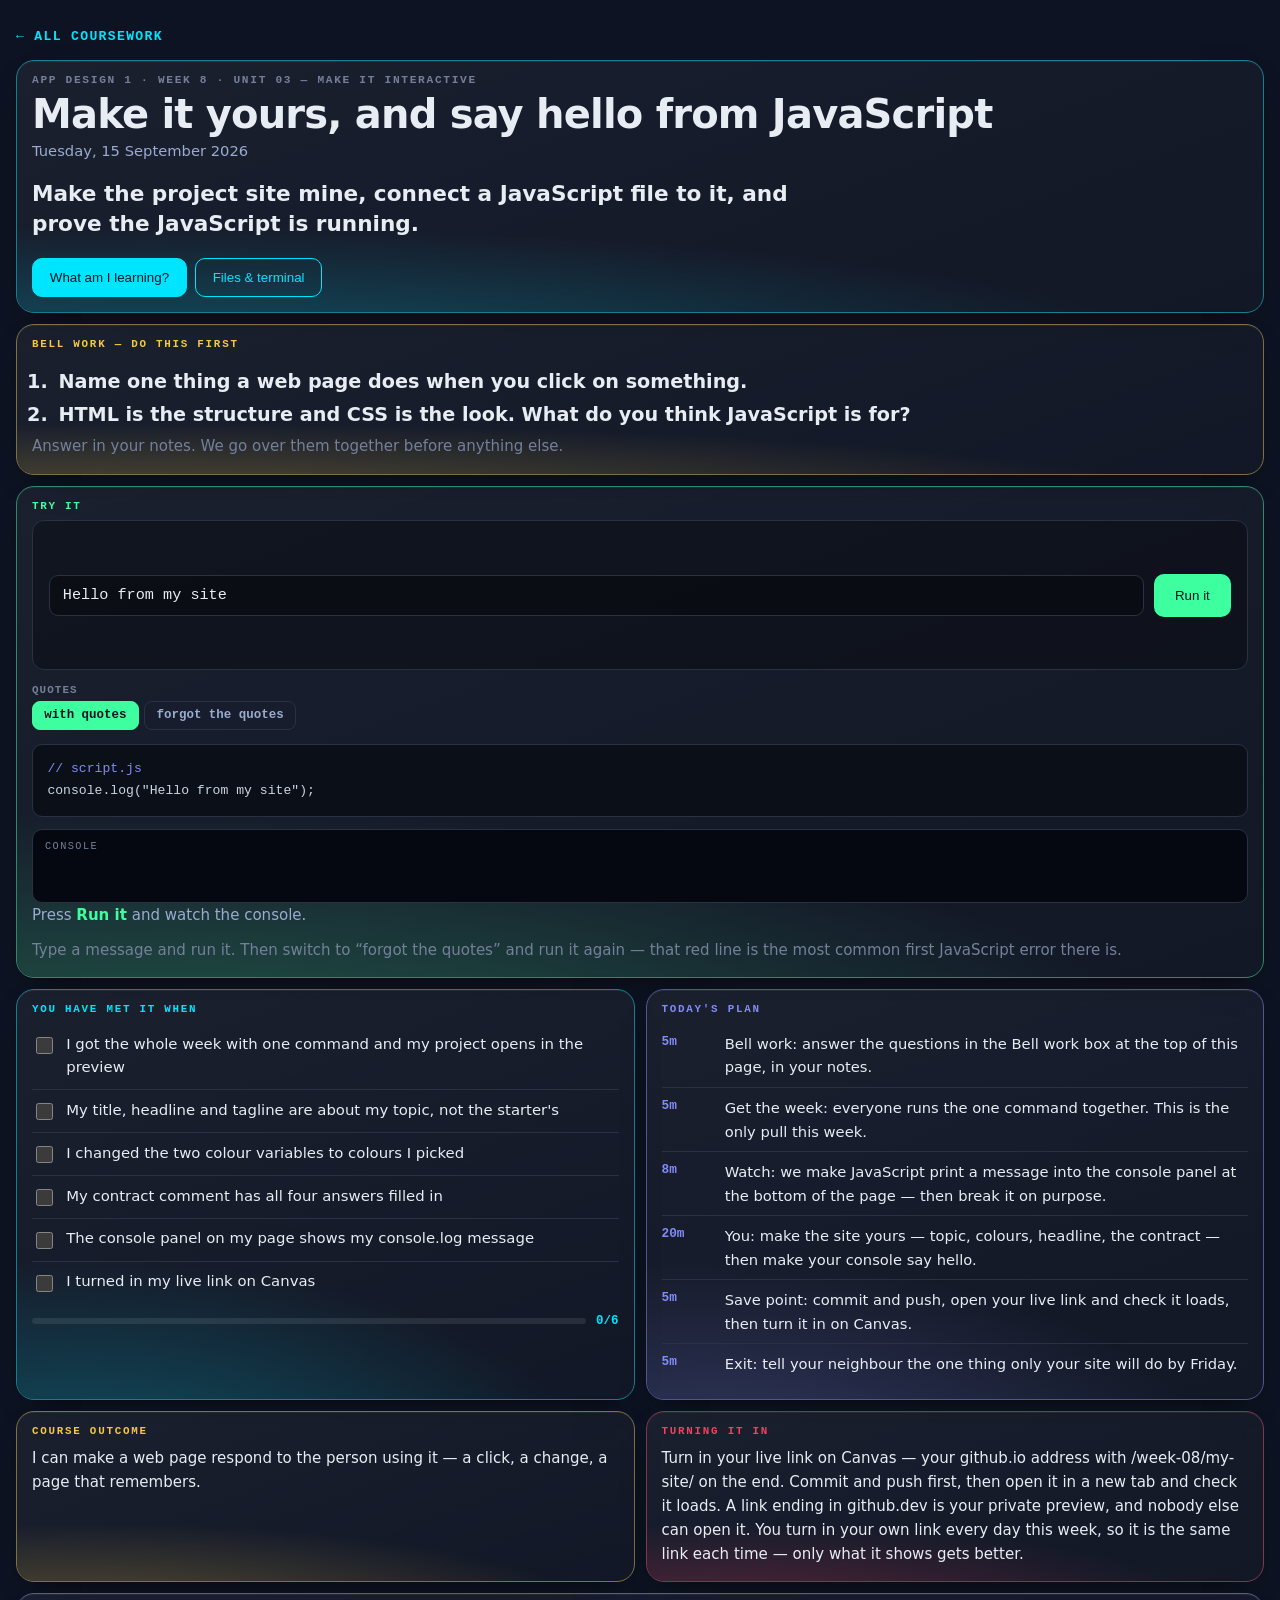
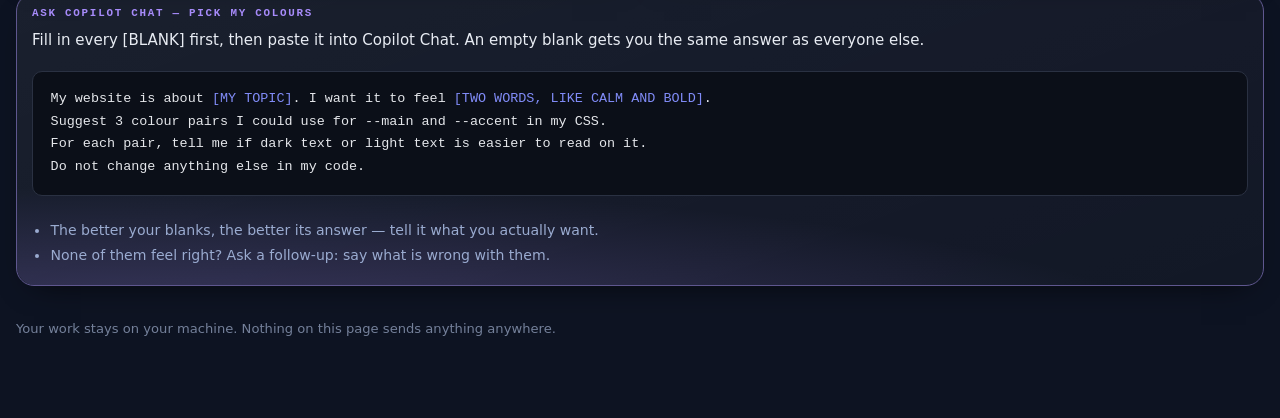
==== week-08/day-1/index.html @ d62ea474 "Week 8 edit" ====
<!doctype html>
<html lang="en">
<head>
<meta charset="utf-8">
<meta name="viewport" content="width=device-width,initial-scale=1">
<title>Make it yours, and say hello from JavaScript — App Design 1</title>
<meta name="color-scheme" content="dark">
<style>
:root{--acc:var(--ss-cyan,#00e5ff)}
*{box-sizing:border-box}
body{margin:0;background:var(--ss-void,#0d1322);color:var(--ss-bone,#e8ecf3);
  font:16px/1.6 var(--ss-body,"Inter",system-ui,sans-serif);padding:1.4rem 1rem 5rem}
.wrap{max-width:96rem;margin:0 auto}
a.back{display:inline-block;color:var(--acc);text-decoration:none;font:600 .82rem/1 var(--ss-mono,ui-monospace,monospace);
  letter-spacing:.1em;text-transform:uppercase;margin:0 0 1rem}

/* ── the grid: the dashboard's, verbatim in behaviour ───────────────────── */
.bento{display:grid;gap:11px;grid-template-columns:repeat(4,minmax(0,1fr));align-items:stretch}
.bento > *{grid-column:span 2}
.bento > .w1{grid-column:span 1}
.bento > .w4{grid-column:span 4}
/* Height-matching only helps when the tiles in a row are already close. On a phone
   two tiles share a row and one of them is a five-item plan — stretched, its short
   neighbour grew 729px of empty gradient. Ragged is correct at this size. */
@media (max-width:760px){.bento{grid-template-columns:repeat(6,minmax(0,1fr));gap:7px;align-items:start}
  .bento > *{grid-column:span 3} .bento > .w1{grid-column:span 3} .bento > .w4{grid-column:span 6}}
@media (min-width:1500px){.bento{grid-template-columns:repeat(8,minmax(0,1fr))}
  .bento > *{grid-column:span 2} .bento > .w1{grid-column:span 2} .bento > .w4{grid-column:span 8}
  /* the lab keeps six columns and the criteria ride alongside it, so the widest
     screen gains density rather than gaining empty space */
  .bento > .lab{grid-column:span 6} .bento > .lab + *{grid-column:span 2}
  /* The plan is five rows of prose next to two tiles of three lines each. Stretched
     into one row the short pair inflate into dead space, which looks worse than the
     raggedness it was fixing. So the plan takes a narrow column two rows tall and the
     other two stack beside it — the row fills, nothing is padded out to match. */
  .bento > .t-plan{grid-column:span 3;grid-row:span 2}
  .bento > .t-clo, .bento > .t-turn{grid-column:span 5}}

/* ── the tile ───────────────────────────────────────────────────────────── */
.tl{position:relative;overflow:hidden;border-radius:18px;padding:14px 15px 15px;display:flex;flex-direction:column;
  background:linear-gradient(160deg,rgba(255,255,255,.055),rgba(255,255,255,.02));
  border:1px solid color-mix(in srgb, var(--acc) 42%, var(--ss-border,#2a3142));
  box-shadow:0 1px 0 rgba(255,255,255,.06) inset,0 12px 30px -18px rgba(0,0,0,.9);
  transition:transform .16s var(--ss-ease,cubic-bezier(.2,.7,.3,1)),border-color .16s}
.tl::after{content:"";position:absolute;inset:0;pointer-events:none;border-radius:inherit;
  background:radial-gradient(125% 85% at 12% 122%, var(--acc) 0%, transparent 66%);opacity:.30}
.tl > *{position:relative;z-index:1}
.k{display:block;font:600 .68rem/1 var(--ss-mono,ui-monospace,monospace);letter-spacing:.16em;
  text-transform:uppercase;color:var(--acc);margin:0 0 .55rem}

/* hero */
.hero{--acc:var(--ss-cyan,#00e5ff)}
.hero .eyebrow{font:600 .7rem/1 var(--ss-mono,ui-monospace,monospace);letter-spacing:.15em;
  text-transform:uppercase;color:var(--ss-faint,#74809a)}
.hero h1{font-family:var(--ss-display,"Syne",system-ui,sans-serif);font-size:clamp(1.5rem,3.4vw,2.5rem);
  line-height:1.08;letter-spacing:-.02em;margin:.45rem 0 .2rem}
.hero .when{color:var(--ss-mist,#9aabd0);font-size:.92rem;margin:0 0 1rem}
.hero .slo{font-size:clamp(1.05rem,1.7vw,1.35rem);font-weight:600;line-height:1.42;margin:0;max-width:52rem}
.hero .row{display:flex;flex-wrap:wrap;gap:.5rem;margin-top:1.1rem}

button.b{cursor:pointer;font:600 .84rem/1 inherit;padding:.7rem 1.05rem;border-radius:10px;
  border:1px solid var(--acc);background:transparent;color:var(--acc);transition:background .15s,color .15s}
button.b:hover{background:var(--acc);color:var(--ss-void,#0d1322)}
button.b.solid{background:var(--acc);color:var(--ss-void,#0d1322)}
button.b.solid:hover{filter:brightness(1.12)}
a.b{display:inline-block;text-decoration:none}

/* success criteria */
.sc{list-style:none;margin:0;padding:0}
.sc li{border-bottom:1px solid var(--ss-border,#2a3142)}
.sc li:last-child{border-bottom:0}
.sc label{display:flex;gap:.65rem;align-items:flex-start;padding:.55rem 0;cursor:pointer;font-size:.93rem}
.sc input{margin-top:.28rem;width:1.05rem;height:1.05rem;accent-color:var(--acc);flex:none}
.sc input:checked + span{color:var(--ss-faint,#74809a);text-decoration:line-through}
.prog{display:flex;align-items:center;gap:.6rem;margin-top:.7rem}
.prog .bar{flex:1;height:6px;border-radius:99px;background:rgba(255,255,255,.09);overflow:hidden}
.prog .bar i{display:block;height:100%;width:0;background:var(--acc);transition:width .25s}
.prog b{font:700 .78rem/1 var(--ss-mono,ui-monospace,monospace);color:var(--acc)}

/* plan */
.plan{list-style:none;margin:0;padding:0}
.plan li{display:flex;gap:.75rem;padding:.5rem 0;border-bottom:1px solid var(--ss-border,#2a3142);font-size:.92rem}
.plan li:last-child{border-bottom:0}
.plan .m{flex:none;width:3.2rem;font:700 .8rem/1.55 var(--ss-mono,ui-monospace,monospace);color:var(--acc)}

/* generic tile text */
.tl p{margin:0 0 .7rem;font-size:.94rem}.tl p:last-child{margin:0}
.tl .big{font-size:1.02rem;line-height:1.5}

/* ── the lab ────────────────────────────────────────────────────────────── */
.lab{--acc:var(--ss-green,#3effa0)}
.lab .stage{background:rgba(0,0,0,.32);border:1px solid var(--ss-border,#2a3142);border-radius:12px;
  padding:16px;min-height:0;height:clamp(150px,20vh,190px);display:flex}
.lab .stage .fx{flex:1;display:flex;gap:10px;transition:all .28s var(--ss-ease,cubic-bezier(.2,.7,.3,1))}
.lab .box{background:color-mix(in srgb,var(--acc) 30%,transparent);border:1px solid var(--acc);
  border-radius:9px;padding:.7rem .9rem;font:700 .82rem/1.3 var(--ss-mono,ui-monospace,monospace);
  color:var(--ss-bone,#e8ecf3);display:grid;place-items:center;transition:all .28s}
.lab .box.b2{min-height:64px}.lab .box.b3{min-height:88px}
.ctrls{margin-top:.9rem;display:grid;gap:.7rem}
.ctrl .cn{font:600 .68rem/1 var(--ss-mono,ui-monospace,monospace);letter-spacing:.1em;text-transform:uppercase;
  color:var(--ss-faint,#74809a);margin-bottom:.35rem}
.seg{display:flex;flex-wrap:wrap;gap:.35rem}
.seg button{cursor:pointer;font:600 .78rem/1 var(--ss-mono,ui-monospace,monospace);padding:.45rem .7rem;
  border-radius:8px;border:1px solid var(--ss-border,#2a3142);background:transparent;color:var(--ss-mist,#9aabd0)}
.seg button[aria-pressed=true]{background:var(--acc);border-color:var(--acc);color:var(--ss-void,#0d1322)}
.readout{margin-top:.9rem;background:#0b0f18;border:1px solid var(--ss-border,#2a3142);border-radius:10px;
  padding:.8rem .9rem;font:.82rem/1.7 var(--ss-mono,ui-monospace,monospace);color:#cbd5e1;overflow-x:auto}
.readout .p{color:var(--ss-peri,#818cf8)}.readout .v{color:var(--ss-green,#3effa0)}
.axis{margin-top:.75rem;font-size:.87rem;color:var(--ss-mist,#9aabd0)}
.axis b{color:var(--acc)}
.slid{width:100%;accent-color:var(--acc)}

/* ── modal ──────────────────────────────────────────────────────────────── */
dialog{border:none;padding:0;background:transparent;max-width:min(46rem,94vw);width:100%}
dialog::backdrop{background:rgba(6,9,16,.74)}
.sheet{background:var(--ss-ink,#161d31);border:1px solid var(--ss-border,#2a3142);border-radius:18px;
  padding:1.4rem 1.5rem;color:var(--ss-bone,#e8ecf3);max-height:84vh;overflow:auto}
.sheet h3{font-family:var(--ss-display,"Syne",system-ui,sans-serif);font-size:1.25rem;margin:0 0 .8rem}
.sheet p{font-size:.98rem;margin:0 0 .9rem}
.sheet .x{position:sticky;top:0;float:right;cursor:pointer;background:transparent;border:1px solid var(--ss-border,#2a3142);
  color:var(--ss-mist,#9aabd0);border-radius:8px;font:600 .75rem/1 var(--ss-mono,ui-monospace,monospace);padding:.45rem .6rem}
.sheet img{width:100%;height:auto;border-radius:10px;border:1px solid var(--ss-border,#2a3142)}
pre.code{background:#0b0f18;border:1px solid var(--ss-border,#2a3142);border-radius:10px;padding:1rem 1.1rem;
  overflow-x:auto;font:.84rem/1.7 var(--ss-mono,ui-monospace,monospace);color:#e5e7eb;margin:.5rem 0;position:relative}
pre.code b{color:var(--ss-peri,#818cf8);font-weight:400}
.codewrap{position:relative}
.codewrap .cp{position:absolute;top:.55rem;right:.55rem;cursor:pointer;border:1px solid #3b4252;background:#1c2230;
  color:var(--ss-peri,#818cf8);font:600 .72rem/1 var(--ss-mono,ui-monospace,monospace);letter-spacing:.06em;
  text-transform:uppercase;padding:.42rem .65rem;border-radius:6px}
.codewrap .cp.ok{background:#064e3b;border-color:#10b981;color:#6ee7b7}
.files{list-style:none;margin:.5rem 0 0;padding:0}
.files li{padding:.5rem 0;border-top:1px solid var(--ss-border,#2a3142)}
.files a{color:var(--acc);font:600 .9rem/1.5 var(--ss-mono,ui-monospace,monospace);text-decoration:none}
.files span{display:block;color:var(--ss-faint,#74809a);font-size:.85rem;margin-top:.1rem}
.who{display:flex;gap:.7rem;flex-wrap:wrap;margin:0 0 .8rem}
.who label{flex:1 1 9rem;font:600 .7rem/1 var(--ss-mono,ui-monospace,monospace);letter-spacing:.08em;
  text-transform:uppercase;color:var(--ss-faint,#74809a)}
.who input{display:block;width:100%;margin-top:.35rem;padding:.55rem .65rem;font:inherit;color:var(--ss-bone,#e8ecf3);
  background:rgba(0,0,0,.3);border:1px solid var(--ss-border,#2a3142);border-radius:8px}
.who input:focus{outline:none;border-color:var(--acc)}
.hint{color:var(--ss-faint,#74809a);font-size:.85rem;margin:.6rem 0 0}
footer{max-width:96rem;margin:2rem auto 0;color:var(--ss-faint,#74809a);font-size:.82rem}

/* ── JavaScript labs ────────────────────────────────────────────────────────
   A JavaScript day has no box to push around; what it has is a console that talks back.
   So these labs carry a small console, styled like the real one, and every lab's readout
   is the exact code the student would type into script.js. */
.lab .jsrow{display:flex;flex-wrap:wrap;gap:.6rem;align-items:center;width:100%}
.lab .jsin{flex:1;min-width:10rem;padding:.65rem .8rem;border-radius:9px;border:1px solid var(--ss-border,#2a3142);
  background:rgba(0,0,0,.35);color:var(--ss-bone,#e8ecf3);font:.95rem var(--ss-mono,ui-monospace,monospace)}
.lab .jsin:focus{outline:none;border-color:var(--acc)}
.lab .demo{font:700 .95rem/1 inherit;background:var(--acc);color:#0d1322;border:2px solid var(--acc);
  border-radius:10px;padding:.75rem 1.2rem;cursor:pointer;transition:filter .15s,transform .1s}
.lab .demo:hover{filter:brightness(1.12)}.lab .demo:active{transform:translateY(2px)}
.lab .demo:focus-visible{outline:none;box-shadow:0 0 0 4px rgba(255,255,255,.35)}
.lab .val{font:700 clamp(1.3rem,3vw,2.1rem)/1.15 var(--ss-display,system-ui,sans-serif);color:var(--ss-bone,#e8ecf3)}
.lab .stage.col{flex-direction:column;align-items:flex-start;justify-content:center;gap:.8rem;height:auto;min-height:150px}
.devcon{margin-top:.8rem;background:#050810;border:1px solid var(--ss-border,#2a3142);border-radius:10px;
  min-height:4.6rem;max-height:9rem;overflow:auto;padding:.5rem .75rem;font:.8rem/1.6 var(--ss-mono,ui-monospace,monospace)}
.devcon .hd{color:var(--ss-faint,#74809a);font-size:.64rem;letter-spacing:.14em;text-transform:uppercase;margin-bottom:.25rem}
.devcon .ok{color:#e5e7eb}.devcon .ok::before{content:"› ";color:var(--ss-faint,#74809a)}
.devcon .err{color:#fca5a5;background:rgba(244,63,94,.12);border-radius:5px;padding:0 .35rem}

/* ── Bell work ──────────────────────────────────────────────────────────── */
.bellq{margin:.2rem 0 0;padding-left:1.4rem;font-size:clamp(1rem,1.5vw,1.2rem);font-weight:600;line-height:1.45}
.bellq li{margin:.35rem 0;padding-left:.25rem}

/* ── Ask Copilot Chat ───────────────────────────────────────────────────── */
.t-prompt pre.code{white-space:pre-wrap}
.t-prompt .rules{margin:.7rem 0 0;padding-left:1.15rem;font-size:.88rem;color:var(--ss-mist,#9aabd0)}
.t-prompt .rules li{margin:.2rem 0}
</style>
</head>
<body>
<div class="wrap">
  <a class="back" href="../../">&larr; All coursework</a>
  <div class="bento">
    <section class="tl hero w4">
      <div class="eyebrow">App Design 1 &middot; Week 8 &middot; Unit 03 — Make it interactive</div>
      <h1>Make it yours, and say hello from JavaScript</h1>
      <p class="when">Tuesday, 15 September 2026</p>
      <p class="slo">Make the project site mine, connect a JavaScript file to it, and prove the JavaScript is running.</p>
      <div class="row">
        <button class="b solid" data-open="m-read" type="button">What am I learning?</button>
        
        <button class="b" data-open="m-files" type="button">Files &amp; terminal</button>
      </div>
    </section>
    <section class="tl w4 t-bell" style="--acc:var(--ss-gold,#f5c842)">
      <span class="k">Bell work — do this first</span>
      <ol class="bellq"><li>Name one thing a web page does when you click on something.</li><li>HTML is the structure and CSS is the look. What do you think JavaScript is for?</li></ol>
      <p class="hint">Answer in your notes. We go over them together before anything else.</p>
    </section>
    <section class="tl lab w4" id="lab" data-lab="console">
      <span class="k">Try it</span>
      <div class="stage col"><div class="jsrow">
        <input class="jsin" id="cin" type="text" value="Hello from my site" aria-label="Your message">
        <button class="demo" id="crun" type="button">Run it</button>
      </div></div>
      <div class="ctrls"><div class="ctrl"><div class="cn">quotes</div><div class="seg" data-prop="quotes">
      <button type="button" data-v="with" aria-pressed="true">with quotes</button><button type="button" data-v="forgot" aria-pressed="false">forgot the quotes</button>
    </div></div></div>
      <div class="readout" id="ro"></div>
      <div class="devcon" id="cout"><div class="hd">Console</div></div>
      <p class="axis" id="axis">Press <b>Run it</b> and watch the console.</p>
      <p class="hint">Type a message and run it. Then switch to “forgot the quotes” and run it again — that red line is the most common first JavaScript error there is.</p>
    </section>
    <section class="tl">
      <span class="k">You have met it when</span>
      <ul class="sc"><li><label><input type="checkbox" data-sc="0"><span>I got the whole week with one command and my project opens in the preview</span></label></li><li><label><input type="checkbox" data-sc="1"><span>My title, headline and tagline are about my topic, not the starter's</span></label></li><li><label><input type="checkbox" data-sc="2"><span>I changed the two colour variables to colours I picked</span></label></li><li><label><input type="checkbox" data-sc="3"><span>My contract comment has all four answers filled in</span></label></li><li><label><input type="checkbox" data-sc="4"><span>The console panel on my page shows my console.log message</span></label></li><li><label><input type="checkbox" data-sc="5"><span>I turned in my live link on Canvas</span></label></li></ul>
      <div class="prog"><div class="bar"><i id="scbar"></i></div><b id="scnum">0/6</b></div>
    </section>
    <section class="tl t-plan" style="--acc:var(--ss-peri,#818cf8)">
      <span class="k">Today's plan</span>
      <ul class="plan"><li><span class="m">5m</span><span>Bell work: answer the questions in the Bell work box at the top of this page, in your notes.</span></li><li><span class="m">5m</span><span>Get the week: everyone runs the one command together. This is the only pull this week.</span></li><li><span class="m">8m</span><span>Watch: we make JavaScript print a message into the console panel at the bottom of the page — then break it on purpose.</span></li><li><span class="m">20m</span><span>You: make the site yours — topic, colours, headline, the contract — then make your console say hello.</span></li><li><span class="m">5m</span><span>Save point: commit and push, open your live link and check it loads, then turn it in on Canvas.</span></li><li><span class="m">5m</span><span>Exit: tell your neighbour the one thing only your site will do by Friday.</span></li></ul>
    </section>
    <section class="tl t-clo" style="--acc:var(--ss-gold,#f5c842)">
      <span class="k">Course outcome</span><p>I can make a web page respond to the person using it — a click, a change, a page that remembers.</p>
    </section>
    <section class="tl t-turn" style="--acc:var(--ss-rose,#f43f5e)">
      <span class="k">Turning it in</span><p>Turn in your live link on Canvas — your github.io address with /week-08/my-site/ on the end. Commit and push first, then open it in a new tab and check it loads. A link ending in github.dev is your private preview, and nobody else can open it. You turn in your own link every day this week, so it is the same link each time — only what it shows gets better.</p>
    </section>
    <section class="tl w4 t-prompt" style="--acc:var(--ss-violet,#a78bfa)">
      <span class="k">Ask Copilot Chat — pick my colours</span>
      <p>Fill in every [BLANK] first, then paste it into Copilot Chat. An empty blank gets you the same answer as everyone else.</p>
      <div class="codewrap"><button class="cp" type="button">Copy</button><pre class="code">My website is about <b>[MY TOPIC]</b>. I want it to feel <b>[TWO WORDS, LIKE CALM AND BOLD]</b>.
Suggest 3 colour pairs I could use for --main and --accent in my CSS.
For each pair, tell me if dark text or light text is easier to read on it.
Do not change anything else in my code.</pre></div>
      <ul class="rules"><li>The better your blanks, the better its answer — tell it what you actually want.</li><li>None of them feel right? Ask a follow-up: say what is wrong with them.</li></ul>
    </section>
  </div>
  <footer>Your work stays on your machine. Nothing on this page sends anything anywhere.</footer>
</div>

  <dialog id="m-read"><div class="sheet"><button class="x" data-close type="button">Close</button>
    <h3>What am I learning?</h3><p>This week your site stops just sitting there. By Friday, clicking something on it will do a thing only your site does — and you will have built it yourself, in JavaScript.</p><p>Today is the setup, and it matters more than it sounds. First you get the whole week in one go, so there is nothing to pull again until next week. Then you make the project yours — your topic, your colours, your words — because a feature on somebody else's page is not your feature.</p><p>Last, you prove your JavaScript is running with one line: console.log. The console is where JavaScript talks back to you. School Chromebooks block the browser's own console, so your project has one built in — a panel along the bottom of your page. console.log prints there, and so does every error. When something goes wrong this week, that panel is where it tells you what, so you learn to read it on day one.</p></div></dialog>

  

  <dialog id="m-files"><div class="sheet"><button class="x" data-close type="button">Close</button>
    <h3>Files &amp; terminal</h3>
    <p>Everything for this week is already in your week folder.</p>

    <h3 style="margin-top:1.3rem">Get the whole week — once</h3>
    <p>The whole week comes down in one go — all four days and the project you build in. Run this once, on Tuesday, in the terminal at the bottom of your Codespace.</p>
    <div class="codewrap"><button class="cp" type="button">Copy</button><pre class="code"><b># the whole week in one go — do this once</b>
npx degit coltonsharp-dev/ALA2627-ASD-Coursework/week-08 week-08
cd week-08/my-site
python -m http.server 8000</pre></div>
    <p>Wednesday to Friday there is nothing to pull. Your project is already in week-08/my-site — open it, start the preview with the last line, and keep going.</p>
    <p class="hint">Terminal not co-operating? The Week 8 page has a Download button for the same project. Use it and keep going — do not lose a period to a command.</p>
  </div></dialog>
<script>
var NL = String.fromCharCode(10);
var RC = null;

/* modals */
document.querySelectorAll("[data-open]").forEach(function(b){
  b.addEventListener("click", function(){
    var d = document.getElementById(b.getAttribute("data-open"));
    if (d && d.showModal) d.showModal();
  });
});
document.querySelectorAll("[data-close]").forEach(function(b){
  b.addEventListener("click", function(){ b.closest("dialog").close(); });
});
document.querySelectorAll("dialog").forEach(function(d){
  d.addEventListener("click", function(e){ if (e.target === d) d.close(); });
});

/* success criteria progress */
var scBoxes = [].slice.call(document.querySelectorAll("input[data-sc]"));
var scBar = document.getElementById("scbar"), scNum = document.getElementById("scnum");
function scSync(){
  var n = scBoxes.filter(function(b){ return b.checked; }).length;
  if (scBar) scBar.style.width = (scBoxes.length ? (n / scBoxes.length) * 100 : 0) + "%";
  if (scNum) scNum.textContent = n + "/" + scBoxes.length;
}
scBoxes.forEach(function(b){ b.addEventListener("change", scSync); });
scSync();

/* copy buttons */
document.querySelectorAll(".codewrap .cp").forEach(function(b){
  b.addEventListener("click", function(){
    var t = b.parentElement.querySelector("pre").innerText;
    function done(){ b.textContent = "Copied"; b.classList.add("ok");
      setTimeout(function(){ b.textContent = "Copy"; b.classList.remove("ok"); }, 1600); }
    function fb(){ var r = document.createRange(); r.selectNodeContents(b.parentElement.querySelector("pre"));
      var s = getSelection(); s.removeAllRanges(); s.addRange(r); b.textContent = "Press Ctrl+C";
      setTimeout(function(){ b.textContent = "Copy"; }, 2200); }
    if (navigator.clipboard) navigator.clipboard.writeText(t).then(done, fb); else fb();
  });
});

/* ---- labs ---- */
var fx = document.getElementById("fx"), ro = document.getElementById("ro"), axis = document.getElementById("axis");
var state = {};
function segWire(onChange){
  document.querySelectorAll(".seg").forEach(function(seg){
    var prop = seg.getAttribute("data-prop");
    var pressed = seg.querySelector("[aria-pressed=true]");
    state[prop] = pressed ? pressed.getAttribute("data-v") : null;
    seg.querySelectorAll("button").forEach(function(btn){
      btn.addEventListener("click", function(){
        seg.querySelectorAll("button").forEach(function(o){ o.setAttribute("aria-pressed", "false"); });
        btn.setAttribute("aria-pressed", "true");
        state[prop] = btn.getAttribute("data-v");
        onChange();
      });
    });
  });
  onChange();
}
function css(rules){
  return rules.map(function(r){
    return '<span class="p">' + r[0] + '</span>: <span class="v">' + r[1] + '</span>;';
  }).join("<br>");
}

if (fx && document.querySelector('.seg[data-prop="flex-direction"]')) {
  segWire(function(){
    fx.style.flexDirection  = state["flex-direction"];
    fx.style.justifyContent = state["justify-content"];
    fx.style.alignItems     = state["align-items"];
    ro.innerHTML = ".cards {<br>&nbsp;&nbsp;" + css([
      ["display","flex"],["flex-direction",state["flex-direction"]],
      ["justify-content",state["justify-content"]],["align-items",state["align-items"]]
    ]).split("<br>").join("<br>&nbsp;&nbsp;") + "<br>}";
    var col = state["flex-direction"] === "column";
    axis.innerHTML = col
      ? "Direction is <b>column</b>, so the main axis runs <b>down</b>. justify-content is now moving things <b>vertically</b> and align-items is moving them <b>across</b>. They swapped."
      : "Direction is <b>row</b>, so the main axis runs <b>across</b>. justify-content moves things <b>horizontally</b>, align-items moves them <b>vertically</b>.";
  });
}

if (fx && document.querySelector('.seg[data-prop="tool"]')) {
  var b1 = document.getElementById("sb1"), b2 = document.getElementById("sb2"), b3 = document.getElementById("sb3");
  segWire(function(){
    var n = state["size"] + "px", tool = state["tool"];
    fx.style.gap = tool === "gap" ? n : "0px";
    [b1,b2,b3].forEach(function(b){
      b.style.padding = tool === "padding" ? n : "0.7rem 0.9rem";
      b.style.margin  = tool === "margin"  ? n : "0px";
    });
    ro.innerHTML = tool === "gap"
      ? ".cards {<br>&nbsp;&nbsp;" + css([["display","flex"],["gap",n]]).split("<br>").join("<br>&nbsp;&nbsp;") + "<br>}"
      : ".card {<br>&nbsp;&nbsp;" + css([[tool,n]]) + "<br>}";
    axis.innerHTML = tool === "gap"
      ? "<b>gap</b> sits between the boxes and adds nothing to the outside edges. It only works because the parent is a flex container."
      : tool === "padding"
        ? "<b>padding</b> is inside each box, so the boxes grow. The space between them has not changed."
        : "<b>margin</b> is outside each box, so it pushes the neighbours away &mdash; and it also pushes against the container edge, which gap does not.";
  });
}

if (document.getElementById("dbtn")) {
  var ro2 = document.getElementById("ro");
  ro2.innerHTML = ".btn:hover&nbsp;&nbsp;&nbsp;&nbsp;{ " + '<span class="p">filter</span>: <span class="v">brightness(1.15)</span>;' + " }<br>" +
    ".btn:focus-visible { " + '<span class="p">box-shadow</span>: <span class="v">0 0 0 4px</span>;' + " }<br>" +
    ".btn:active&nbsp;&nbsp;&nbsp;{ " + '<span class="p">transform</span>: <span class="v">translateY(2px)</span>;' + " }";
}

/* ---- JavaScript labs ---- */
function escH(t){ return String(t).split("&").join("&amp;").split("<").join("&lt;").split(">").join("&gt;"); }
var cout = document.getElementById("cout");
function logLine(text, bad){
  if (!cout) return;
  var row = document.createElement("div"); row.className = bad ? "err" : "ok"; row.textContent = text;
  cout.appendChild(row); cout.scrollTop = cout.scrollHeight;
}

if (document.querySelector('[data-lab="console"]')) {
  var cin = document.getElementById("cin");
  var cline = function(){
    var msg = cin.value;
    return state["quotes"] === "forgot" ? "console.log(" + msg + ");" : 'console.log("' + msg + '");';
  };
  segWire(function(){ ro.innerHTML = '<span class="p">// script.js</span><br>' + escH(cline()); });
  cin.addEventListener("input", function(){ ro.innerHTML = '<span class="p">// script.js</span><br>' + escH(cline()); });
  document.getElementById("crun").addEventListener("click", function(){
    var msg = cin.value;
    if (state["quotes"] === "forgot") {
      /* the real browser error, not a made-up one: one word is a name nobody defined;
         several words are not even valid code, so the browser stops before running it */
      var parts = msg.trim().split(" ").filter(function(w){ return w.length; });
      if (parts.length > 1) {
        logLine("Uncaught SyntaxError: missing ) after argument list", true);
        axis.innerHTML = "Red. Without quotes, JavaScript reads <b>" + escH(parts[0]) + " " + escH(parts[1]) + "</b> as code, and that is not valid code &mdash; so nothing in the file runs. Quotes mean <b>this is text</b>.";
      } else {
        var word = parts[0] || "message";
        logLine("Uncaught ReferenceError: " + word + " is not defined", true);
        axis.innerHTML = "Red. Without quotes JavaScript thinks <b>" + escH(word) + "</b> is the name of something, and nothing has that name. Quotes mean <b>this is text</b>.";
      }
    } else {
      logLine(msg, false);
      axis.innerHTML = "It printed. That is JavaScript talking back to you &mdash; every day this week starts here.";
    }
  });
}

if (document.querySelector('[data-lab="click"]')) {
  var kb = document.getElementById("cbtn"), kt = document.getElementById("ctext");
  var kcol = ["#3effa0", "#f5c842", "#818cf8", "#f43f5e"], kci = 0, kev = null;
  var kdo = function(){
    var d = state["does"];
    if (d === "log") logLine("The button was used (" + state["event"] + ")", false);
    if (d === "text") kt.textContent = "You did it. The page changed.";
    if (d === "colour") { kci = (kci + 1) % kcol.length; kb.style.background = kcol[kci]; kb.style.borderColor = kcol[kci]; }
  };
  segWire(function(){
    if (kev) kb.removeEventListener(kev, kdo);
    kev = state["event"]; kb.addEventListener(kev, kdo);
    kt.textContent = "Nothing has happened yet."; kb.style.background = ""; kb.style.borderColor = "";
    var inner = state["does"] === "log" ? 'console.log("The button was used");'
      : state["does"] === "text" ? 'output.textContent = "You did it. The page changed.";'
      : 'button.style.background = "gold";';
    var lines = ['const button = document.querySelector("#action");'];
    if (state["does"] === "text") lines.push('const output = document.querySelector("#output");');
    lines.push("");
    lines.push('button.addEventListener("' + kev + '", function () {');
    ro.innerHTML = lines.map(escH).join("<br>") + "<br>&nbsp;&nbsp;" + escH(inner) + "<br>" + escH("});");
    axis.innerHTML = kev === "click" ? "<b>click</b> runs the function once the button is pressed and let go."
      : kev === "dblclick" ? "<b>dblclick</b> needs two quick clicks. Try one click &mdash; nothing happens now."
      : "<b>mouseenter</b> runs the moment the pointer arrives. No click at all.";
  });
}

if (document.querySelector('[data-lab="state"]')) {
  var sb = document.getElementById("sbtn"), sv = document.getElementById("sval");
  var count = 0, isOn = false, spot = 0, msgs = ["Go team!", "Practice starts at 3", "Big game Friday"];
  var sdraw = function(){
    var f = state["feature"], code = [];
    if (f === "counter") { sv.textContent = String(count); sb.textContent = "Add one";
      code = ["let count = " + count + ";", "", "function addOne() {", "  count = count + 1;", "  output.textContent = count;", "}", "", 'button.addEventListener("click", addOne);']; }
    if (f === "toggle") { sv.textContent = isOn ? "ON" : "OFF"; sb.textContent = "Switch";
      code = ["let isOn = " + isOn + ";", "", "function flip() {", "  isOn = !isOn;", '  output.textContent = isOn ? "ON" : "OFF";', "}", "", 'button.addEventListener("click", flip);']; }
    if (f === "messages") { sv.textContent = msgs[spot]; sb.textContent = "Next";
      code = ['let messages = ["Go team!", "Practice starts at 3", "Big game Friday"];', "let spot = " + spot + ";", "", "function next() {", "  spot = (spot + 1) % messages.length;", "  output.textContent = messages[spot];", "}", "", 'button.addEventListener("click", next);']; }
    ro.innerHTML = code.map(function(l){ return escH(l).split("  ").join("&nbsp;&nbsp;"); }).join("<br>");
  };
  sb.addEventListener("click", function(){
    var f = state["feature"];
    if (f === "counter") count = count + 1;
    if (f === "toggle") isOn = !isOn;
    if (f === "messages") spot = (spot + 1) % msgs.length;
    sdraw();
    axis.innerHTML = "Look at the first line: the value changed. <b>That is a variable</b> &mdash; the page remembering something between clicks.";
  });
  segWire(sdraw);
}

/* receipt */
var rcGo = document.getElementById("rc-go");
if (rcGo) rcGo.addEventListener("click", function(){
  var name = (document.getElementById("rc-name").value || "").trim();
  var period = (document.getElementById("rc-period").value || "").trim();
  var msg = document.getElementById("rc-msg");
  if (!name) { msg.textContent = "Put your name in first — the receipt is no use without it."; return; }
  var boxes = [].slice.call(document.querySelectorAll("input[data-rc]"));
  var items = boxes.map(function(b){
    return { done: b.checked, text: b.parentElement.querySelector("span").textContent.trim() };
  });
  var doneN = items.filter(function(i){ return i.done; }).length;
  var L = [];
  L.push("RECEIPT — " + RC.course);
  L.push(RC.title);
  L.push("Week " + RC.week + " · Day " + RC.day + " · " + RC.date);
  L.push("");
  L.push("Name:      " + name);
  L.push("Period:    " + (period || "not given"));
  L.push("Finished:  " + new Date().toLocaleString());
  L.push("Completed: " + doneN + " of " + items.length);
  L.push("");
  L.push("WHAT I DID");
  items.forEach(function(i, n){ L.push("  [" + (i.done ? "x" : " ") + "] " + (n + 1) + ". " + i.text); });
  L.push("");
  var basis = name + "|" + period + "|" + RC.day + "|" + items.map(function(i){ return i.done ? 1 : 0; }).join("");
  var h = 0; for (var k = 0; k < basis.length; k++) { h = ((h << 5) - h + basis.charCodeAt(k)) | 0; }
  L.push("check: " + (h >>> 0).toString(36).toUpperCase());
  L.push("(If this line is edited it will not match the answers above.)");
  var a = document.createElement("a");
  a.href = URL.createObjectURL(new Blob([L.join(NL)], { type: "text/plain" }));
  a.download = RC.file + "-" + name.toLowerCase().replace(/[^a-z0-9]+/g, "-").replace(/^-|-$/g, "") + ".txt";
  document.body.appendChild(a); a.click(); a.remove();
  msg.textContent = "Downloaded. Upload that file to the assignment.";
});
</script>
</body>
</html>
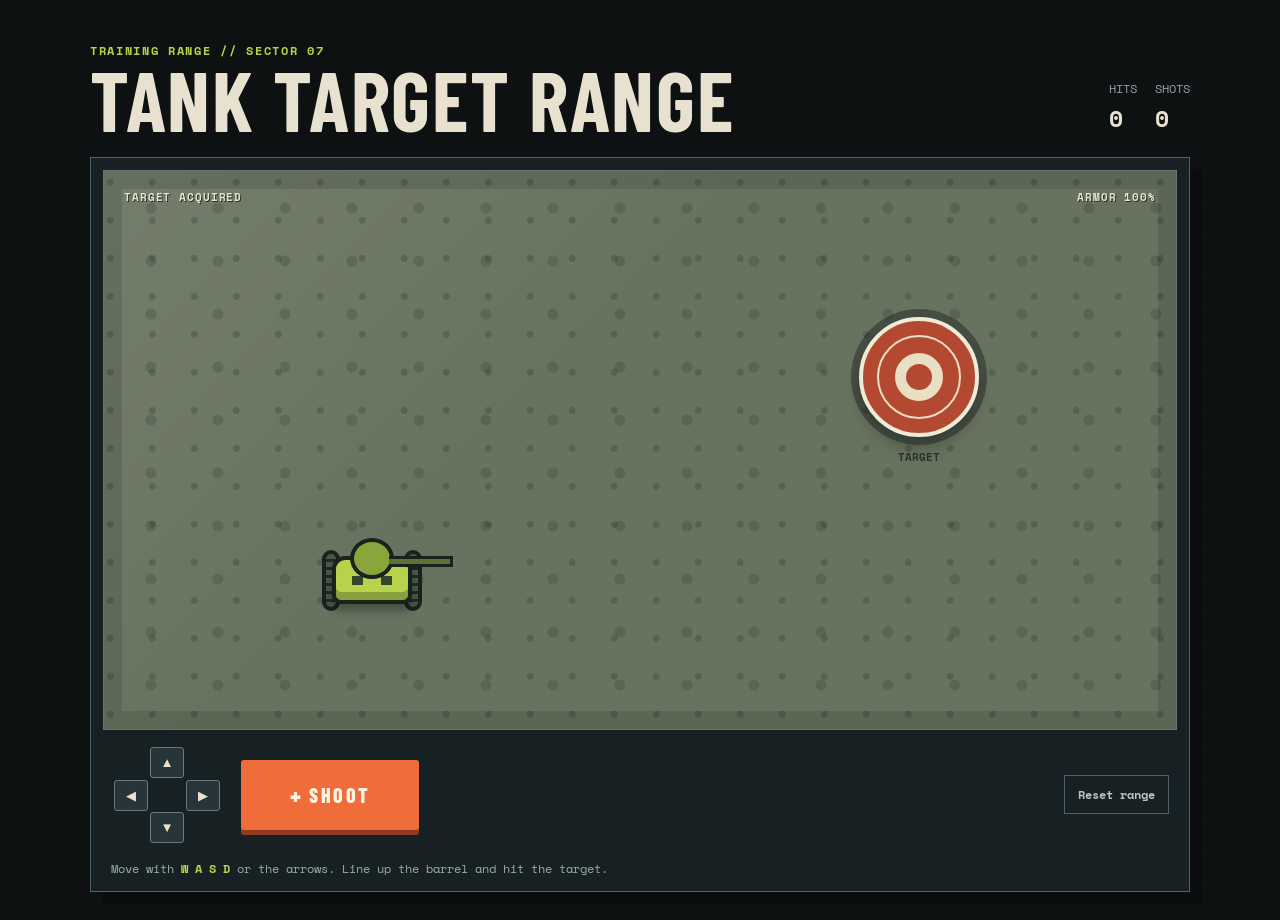
==== commit 9310aa58: "tank game 1.1" ====
--- a/week-08/day-1/index.html
+++ b/week-08/day-1/index.html
@@ -1,490 +1,59 @@
 <!doctype html>
 <html lang="en">
+
 <head>
-<meta charset="utf-8">
-<meta name="viewport" content="width=device-width,initial-scale=1">
-<title>Make it yours, and say hello from JavaScript — App Design 1</title>
-<meta name="color-scheme" content="dark">
-<style>
-:root{--acc:var(--ss-cyan,#00e5ff)}
-*{box-sizing:border-box}
-body{margin:0;background:var(--ss-void,#0d1322);color:var(--ss-bone,#e8ecf3);
-  font:16px/1.6 var(--ss-body,"Inter",system-ui,sans-serif);padding:1.4rem 1rem 5rem}
-.wrap{max-width:96rem;margin:0 auto}
-a.back{display:inline-block;color:var(--acc);text-decoration:none;font:600 .82rem/1 var(--ss-mono,ui-monospace,monospace);
-  letter-spacing:.1em;text-transform:uppercase;margin:0 0 1rem}
+  <meta charset="UTF-8">
+  <meta name="viewport" content="width=device-width, initial-scale=1.0">
+  <title>Tank Target Range</title>
+  <link rel="stylesheet" href="styles.css">
+</head>
 
-/* ── the grid: the dashboard's, verbatim in behaviour ───────────────────── */
-.bento{display:grid;gap:11px;grid-template-columns:repeat(4,minmax(0,1fr));align-items:stretch}
-.bento > *{grid-column:span 2}
-.bento > .w1{grid-column:span 1}
-.bento > .w4{grid-column:span 4}
-/* Height-matching only helps when the tiles in a row are already close. On a phone
-   two tiles share a row and one of them is a five-item plan — stretched, its short
-   neighbour grew 729px of empty gradient. Ragged is correct at this size. */
-@media (max-width:760px){.bento{grid-template-columns:repeat(6,minmax(0,1fr));gap:7px;align-items:start}
-  .bento > *{grid-column:span 3} .bento > .w1{grid-column:span 3} .bento > .w4{grid-column:span 6}}
-@media (min-width:1500px){.bento{grid-template-columns:repeat(8,minmax(0,1fr))}
-  .bento > *{grid-column:span 2} .bento > .w1{grid-column:span 2} .bento > .w4{grid-column:span 8}
-  /* the lab keeps six columns and the criteria ride alongside it, so the widest
-     screen gains density rather than gaining empty space */
-  .bento > .lab{grid-column:span 6} .bento > .lab + *{grid-column:span 2}
-  /* The plan is five rows of prose next to two tiles of three lines each. Stretched
-     into one row the short pair inflate into dead space, which looks worse than the
-     raggedness it was fixing. So the plan takes a narrow column two rows tall and the
-     other two stack beside it — the row fills, nothing is padded out to match. */
-  .bento > .t-plan{grid-column:span 3;grid-row:span 2}
-  .bento > .t-clo, .bento > .t-turn{grid-column:span 5}}
+<body>
+  <main class="game-shell">
+    <header class="topbar">
+      <div>
+        <p class="eyebrow">Training Range // Sector 07</p>
+        <h1>Tank Target Range</h1>
+      </div>
+      <div class="scoreboard" aria-label="Game status">
+        <span>Hits <strong id="hits">0</strong></span>
+        <span>Shots <strong id="shots">0</strong></span>
+      </div>
+    </header>
 
-/* ── the tile ───────────────────────────────────────────────────────────── */
-.tl{position:relative;overflow:hidden;border-radius:18px;padding:14px 15px 15px;display:flex;flex-direction:column;
-  background:linear-gradient(160deg,rgba(255,255,255,.055),rgba(255,255,255,.02));
-  border:1px solid color-mix(in srgb, var(--acc) 42%, var(--ss-border,#2a3142));
-  box-shadow:0 1px 0 rgba(255,255,255,.06) inset,0 12px 30px -18px rgba(0,0,0,.9);
-  transition:transform .16s var(--ss-ease,cubic-bezier(.2,.7,.3,1)),border-color .16s}
-.tl::after{content:"";position:absolute;inset:0;pointer-events:none;border-radius:inherit;
-  background:radial-gradient(125% 85% at 12% 122%, var(--acc) 0%, transparent 66%);opacity:.30}
-.tl > *{position:relative;z-index:1}
-.k{display:block;font:600 .68rem/1 var(--ss-mono,ui-monospace,monospace);letter-spacing:.16em;
-  text-transform:uppercase;color:var(--acc);margin:0 0 .55rem}
+    <section class="game-card" aria-label="Tank game">
+      <div class="arena" id="arena">
+        <div class="hud"><span id="status">Target acquired</span><span>Armor 100%</span></div>
+        <div class="target" id="target" role="img" aria-label="Target">
+          <span class="target-ring ring-one"></span>
+          <span class="target-ring ring-two"></span>
+          <span class="target-core"></span>
+          <span class="target-label">TARGET</span>
+        </div>
+        <div class="tank" id="tank" aria-label="Your tank">
+          <div class="turret">
+            <div class="barrel"></div>
+          </div>
+          <div class="tank-body"><span></span><span></span></div>
+          <div class="track track-left"></div>
+          <div class="track track-right"></div>
+        </div>
+      </div>
 
-/* hero */
-.hero{--acc:var(--ss-cyan,#00e5ff)}
-.hero .eyebrow{font:600 .7rem/1 var(--ss-mono,ui-monospace,monospace);letter-spacing:.15em;
-  text-transform:uppercase;color:var(--ss-faint,#74809a)}
-.hero h1{font-family:var(--ss-display,"Syne",system-ui,sans-serif);font-size:clamp(1.5rem,3.4vw,2.5rem);
-  line-height:1.08;letter-spacing:-.02em;margin:.45rem 0 .2rem}
-.hero .when{color:var(--ss-mist,#9aabd0);font-size:.92rem;margin:0 0 1rem}
-.hero .slo{font-size:clamp(1.05rem,1.7vw,1.35rem);font-weight:600;line-height:1.42;margin:0;max-width:52rem}
-.hero .row{display:flex;flex-wrap:wrap;gap:.5rem;margin-top:1.1rem}
+      <div class="controls" aria-label="Game controls">
+        <div class="direction-pad" aria-label="Tank movement">
+          <button class="control-button up" data-move="up" aria-label="Move up">&#9650;</button>
+          <button class="control-button left" data-move="left" aria-label="Move left">&#9664;</button>
+          <button class="control-button down" data-move="down" aria-label="Move down">&#9660;</button>
+          <button class="control-button right" data-move="right" aria-label="Move right">&#9654;</button>
+        </div>
+        <button class="shoot-button" id="shoot" type="button"><span class="crosshair">+</span> SHOOT</button>
+        <button class="reset-button" id="reset" type="button">Reset range</button>
+      </div>
+      <p class="instructions">Move with <b>W A S D</b> or the arrows. Line up the barrel and hit the target.</p>
+    </section>
+  </main>
+  <script src="script.js"></script>
+</body>
 
-button.b{cursor:pointer;font:600 .84rem/1 inherit;padding:.7rem 1.05rem;border-radius:10px;
-  border:1px solid var(--acc);background:transparent;color:var(--acc);transition:background .15s,color .15s}
-button.b:hover{background:var(--acc);color:var(--ss-void,#0d1322)}
-button.b.solid{background:var(--acc);color:var(--ss-void,#0d1322)}
-button.b.solid:hover{filter:brightness(1.12)}
-a.b{display:inline-block;text-decoration:none}
-
-/* success criteria */
-.sc{list-style:none;margin:0;padding:0}
-.sc li{border-bottom:1px solid var(--ss-border,#2a3142)}
-.sc li:last-child{border-bottom:0}
-.sc label{display:flex;gap:.65rem;align-items:flex-start;padding:.55rem 0;cursor:pointer;font-size:.93rem}
-.sc input{margin-top:.28rem;width:1.05rem;height:1.05rem;accent-color:var(--acc);flex:none}
-.sc input:checked + span{color:var(--ss-faint,#74809a);text-decoration:line-through}
-.prog{display:flex;align-items:center;gap:.6rem;margin-top:.7rem}
-.prog .bar{flex:1;height:6px;border-radius:99px;background:rgba(255,255,255,.09);overflow:hidden}
-.prog .bar i{display:block;height:100%;width:0;background:var(--acc);transition:width .25s}
-.prog b{font:700 .78rem/1 var(--ss-mono,ui-monospace,monospace);color:var(--acc)}
-
-/* plan */
-.plan{list-style:none;margin:0;padding:0}
-.plan li{display:flex;gap:.75rem;padding:.5rem 0;border-bottom:1px solid var(--ss-border,#2a3142);font-size:.92rem}
-.plan li:last-child{border-bottom:0}
-.plan .m{flex:none;width:3.2rem;font:700 .8rem/1.55 var(--ss-mono,ui-monospace,monospace);color:var(--acc)}
-
-/* generic tile text */
-.tl p{margin:0 0 .7rem;font-size:.94rem}.tl p:last-child{margin:0}
-.tl .big{font-size:1.02rem;line-height:1.5}
-
-/* ── the lab ────────────────────────────────────────────────────────────── */
-.lab{--acc:var(--ss-green,#3effa0)}
-.lab .stage{background:rgba(0,0,0,.32);border:1px solid var(--ss-border,#2a3142);border-radius:12px;
-  padding:16px;min-height:0;height:clamp(150px,20vh,190px);display:flex}
-.lab .stage .fx{flex:1;display:flex;gap:10px;transition:all .28s var(--ss-ease,cubic-bezier(.2,.7,.3,1))}
-.lab .box{background:color-mix(in srgb,var(--acc) 30%,transparent);border:1px solid var(--acc);
-  border-radius:9px;padding:.7rem .9rem;font:700 .82rem/1.3 var(--ss-mono,ui-monospace,monospace);
-  color:var(--ss-bone,#e8ecf3);display:grid;place-items:center;transition:all .28s}
-.lab .box.b2{min-height:64px}.lab .box.b3{min-height:88px}
-.ctrls{margin-top:.9rem;display:grid;gap:.7rem}
-.ctrl .cn{font:600 .68rem/1 var(--ss-mono,ui-monospace,monospace);letter-spacing:.1em;text-transform:uppercase;
-  color:var(--ss-faint,#74809a);margin-bottom:.35rem}
-.seg{display:flex;flex-wrap:wrap;gap:.35rem}
-.seg button{cursor:pointer;font:600 .78rem/1 var(--ss-mono,ui-monospace,monospace);padding:.45rem .7rem;
-  border-radius:8px;border:1px solid var(--ss-border,#2a3142);background:transparent;color:var(--ss-mist,#9aabd0)}
-.seg button[aria-pressed=true]{background:var(--acc);border-color:var(--acc);color:var(--ss-void,#0d1322)}
-.readout{margin-top:.9rem;background:#0b0f18;border:1px solid var(--ss-border,#2a3142);border-radius:10px;
-  padding:.8rem .9rem;font:.82rem/1.7 var(--ss-mono,ui-monospace,monospace);color:#cbd5e1;overflow-x:auto}
-.readout .p{color:var(--ss-peri,#818cf8)}.readout .v{color:var(--ss-green,#3effa0)}
-.axis{margin-top:.75rem;font-size:.87rem;color:var(--ss-mist,#9aabd0)}
-.axis b{color:var(--acc)}
-.slid{width:100%;accent-color:var(--acc)}
-
-/* ── modal ──────────────────────────────────────────────────────────────── */
-dialog{border:none;padding:0;background:transparent;max-width:min(46rem,94vw);width:100%}
-dialog::backdrop{background:rgba(6,9,16,.74)}
-.sheet{background:var(--ss-ink,#161d31);border:1px solid var(--ss-border,#2a3142);border-radius:18px;
-  padding:1.4rem 1.5rem;color:var(--ss-bone,#e8ecf3);max-height:84vh;overflow:auto}
-.sheet h3{font-family:var(--ss-display,"Syne",system-ui,sans-serif);font-size:1.25rem;margin:0 0 .8rem}
-.sheet p{font-size:.98rem;margin:0 0 .9rem}
-.sheet .x{position:sticky;top:0;float:right;cursor:pointer;background:transparent;border:1px solid var(--ss-border,#2a3142);
-  color:var(--ss-mist,#9aabd0);border-radius:8px;font:600 .75rem/1 var(--ss-mono,ui-monospace,monospace);padding:.45rem .6rem}
-.sheet img{width:100%;height:auto;border-radius:10px;border:1px solid var(--ss-border,#2a3142)}
-pre.code{background:#0b0f18;border:1px solid var(--ss-border,#2a3142);border-radius:10px;padding:1rem 1.1rem;
-  overflow-x:auto;font:.84rem/1.7 var(--ss-mono,ui-monospace,monospace);color:#e5e7eb;margin:.5rem 0;position:relative}
-pre.code b{color:var(--ss-peri,#818cf8);font-weight:400}
-.codewrap{position:relative}
-.codewrap .cp{position:absolute;top:.55rem;right:.55rem;cursor:pointer;border:1px solid #3b4252;background:#1c2230;
-  color:var(--ss-peri,#818cf8);font:600 .72rem/1 var(--ss-mono,ui-monospace,monospace);letter-spacing:.06em;
-  text-transform:uppercase;padding:.42rem .65rem;border-radius:6px}
-.codewrap .cp.ok{background:#064e3b;border-color:#10b981;color:#6ee7b7}
-.files{list-style:none;margin:.5rem 0 0;padding:0}
-.files li{padding:.5rem 0;border-top:1px solid var(--ss-border,#2a3142)}
-.files a{color:var(--acc);font:600 .9rem/1.5 var(--ss-mono,ui-monospace,monospace);text-decoration:none}
-.files span{display:block;color:var(--ss-faint,#74809a);font-size:.85rem;margin-top:.1rem}
-.who{display:flex;gap:.7rem;flex-wrap:wrap;margin:0 0 .8rem}
-.who label{flex:1 1 9rem;font:600 .7rem/1 var(--ss-mono,ui-monospace,monospace);letter-spacing:.08em;
-  text-transform:uppercase;color:var(--ss-faint,#74809a)}
-.who input{display:block;width:100%;margin-top:.35rem;padding:.55rem .65rem;font:inherit;color:var(--ss-bone,#e8ecf3);
-  background:rgba(0,0,0,.3);border:1px solid var(--ss-border,#2a3142);border-radius:8px}
-.who input:focus{outline:none;border-color:var(--acc)}
-.hint{color:var(--ss-faint,#74809a);font-size:.85rem;margin:.6rem 0 0}
-footer{max-width:96rem;margin:2rem auto 0;color:var(--ss-faint,#74809a);font-size:.82rem}
-
-/* ── JavaScript labs ────────────────────────────────────────────────────────
-   A JavaScript day has no box to push around; what it has is a console that talks back.
-   So these labs carry a small console, styled like the real one, and every lab's readout
-   is the exact code the student would type into script.js. */
-.lab .jsrow{display:flex;flex-wrap:wrap;gap:.6rem;align-items:center;width:100%}
-.lab .jsin{flex:1;min-width:10rem;padding:.65rem .8rem;border-radius:9px;border:1px solid var(--ss-border,#2a3142);
-  background:rgba(0,0,0,.35);color:var(--ss-bone,#e8ecf3);font:.95rem var(--ss-mono,ui-monospace,monospace)}
-.lab .jsin:focus{outline:none;border-color:var(--acc)}
-.lab .demo{font:700 .95rem/1 inherit;background:var(--acc);color:#0d1322;border:2px solid var(--acc);
-  border-radius:10px;padding:.75rem 1.2rem;cursor:pointer;transition:filter .15s,transform .1s}
-.lab .demo:hover{filter:brightness(1.12)}.lab .demo:active{transform:translateY(2px)}
-.lab .demo:focus-visible{outline:none;box-shadow:0 0 0 4px rgba(255,255,255,.35)}
-.lab .val{font:700 clamp(1.3rem,3vw,2.1rem)/1.15 var(--ss-display,system-ui,sans-serif);color:var(--ss-bone,#e8ecf3)}
-.lab .stage.col{flex-direction:column;align-items:flex-start;justify-content:center;gap:.8rem;height:auto;min-height:150px}
-.devcon{margin-top:.8rem;background:#050810;border:1px solid var(--ss-border,#2a3142);border-radius:10px;
-  min-height:4.6rem;max-height:9rem;overflow:auto;padding:.5rem .75rem;font:.8rem/1.6 var(--ss-mono,ui-monospace,monospace)}
-.devcon .hd{color:var(--ss-faint,#74809a);font-size:.64rem;letter-spacing:.14em;text-transform:uppercase;margin-bottom:.25rem}
-.devcon .ok{color:#e5e7eb}.devcon .ok::before{content:"› ";color:var(--ss-faint,#74809a)}
-.devcon .err{color:#fca5a5;background:rgba(244,63,94,.12);border-radius:5px;padding:0 .35rem}
-
-/* ── Bell work ──────────────────────────────────────────────────────────── */
-.bellq{margin:.2rem 0 0;padding-left:1.4rem;font-size:clamp(1rem,1.5vw,1.2rem);font-weight:600;line-height:1.45}
-.bellq li{margin:.35rem 0;padding-left:.25rem}
-
-/* ── Ask Copilot Chat ───────────────────────────────────────────────────── */
-.t-prompt pre.code{white-space:pre-wrap}
-.t-prompt .rules{margin:.7rem 0 0;padding-left:1.15rem;font-size:.88rem;color:var(--ss-mist,#9aabd0)}
-.t-prompt .rules li{margin:.2rem 0}
-</style>
-</head>
-<body>
-<div class="wrap">
-  <a class="back" href="../../">&larr; All coursework</a>
-  <div class="bento">
-    <section class="tl hero w4">
-      <div class="eyebrow">App Design 1 &middot; Week 8 &middot; Unit 03 — Make it interactive</div>
-      <h1>Make it yours, and say hello from JavaScript</h1>
-      <p class="when">Tuesday, 15 September 2026</p>
-      <p class="slo">Make the project site mine, connect a JavaScript file to it, and prove the JavaScript is running.</p>
-      <div class="row">
-        <button class="b solid" data-open="m-read" type="button">What am I learning?</button>
-        
-        <button class="b" data-open="m-files" type="button">Files &amp; terminal</button>
-      </div>
-    </section>
-    <section class="tl w4 t-bell" style="--acc:var(--ss-gold,#f5c842)">
-      <span class="k">Bell work — do this first</span>
-      <ol class="bellq"><li>Name one thing a web page does when you click on something.</li><li>HTML is the structure and CSS is the look. What do you think JavaScript is for?</li></ol>
-      <p class="hint">Answer in your notes. We go over them together before anything else.</p>
-    </section>
-    <section class="tl lab w4" id="lab" data-lab="console">
-      <span class="k">Try it</span>
-      <div class="stage col"><div class="jsrow">
-        <input class="jsin" id="cin" type="text" value="Hello from my site" aria-label="Your message">
-        <button class="demo" id="crun" type="button">Run it</button>
-      </div></div>
-      <div class="ctrls"><div class="ctrl"><div class="cn">quotes</div><div class="seg" data-prop="quotes">
-      <button type="button" data-v="with" aria-pressed="true">with quotes</button><button type="button" data-v="forgot" aria-pressed="false">forgot the quotes</button>
-    </div></div></div>
-      <div class="readout" id="ro"></div>
-      <div class="devcon" id="cout"><div class="hd">Console</div></div>
-      <p class="axis" id="axis">Press <b>Run it</b> and watch the console.</p>
-      <p class="hint">Type a message and run it. Then switch to “forgot the quotes” and run it again — that red line is the most common first JavaScript error there is.</p>
-    </section>
-    <section class="tl">
-      <span class="k">You have met it when</span>
-      <ul class="sc"><li><label><input type="checkbox" data-sc="0"><span>I got the whole week with one command and my project opens in the preview</span></label></li><li><label><input type="checkbox" data-sc="1"><span>My title, headline and tagline are about my topic, not the starter's</span></label></li><li><label><input type="checkbox" data-sc="2"><span>I changed the two colour variables to colours I picked</span></label></li><li><label><input type="checkbox" data-sc="3"><span>My contract comment has all four answers filled in</span></label></li><li><label><input type="checkbox" data-sc="4"><span>The console panel on my page shows my console.log message</span></label></li><li><label><input type="checkbox" data-sc="5"><span>I turned in my live link on Canvas</span></label></li></ul>
-      <div class="prog"><div class="bar"><i id="scbar"></i></div><b id="scnum">0/6</b></div>
-    </section>
-    <section class="tl t-plan" style="--acc:var(--ss-peri,#818cf8)">
-      <span class="k">Today's plan</span>
-      <ul class="plan"><li><span class="m">5m</span><span>Bell work: answer the questions in the Bell work box at the top of this page, in your notes.</span></li><li><span class="m">5m</span><span>Get the week: everyone runs the one command together. This is the only pull this week.</span></li><li><span class="m">8m</span><span>Watch: we make JavaScript print a message into the console panel at the bottom of the page — then break it on purpose.</span></li><li><span class="m">20m</span><span>You: make the site yours — topic, colours, headline, the contract — then make your console say hello.</span></li><li><span class="m">5m</span><span>Save point: commit and push, open your live link and check it loads, then turn it in on Canvas.</span></li><li><span class="m">5m</span><span>Exit: tell your neighbour the one thing only your site will do by Friday.</span></li></ul>
-    </section>
-    <section class="tl t-clo" style="--acc:var(--ss-gold,#f5c842)">
-      <span class="k">Course outcome</span><p>I can make a web page respond to the person using it — a click, a change, a page that remembers.</p>
-    </section>
-    <section class="tl t-turn" style="--acc:var(--ss-rose,#f43f5e)">
-      <span class="k">Turning it in</span><p>Turn in your live link on Canvas — your github.io address with /week-08/my-site/ on the end. Commit and push first, then open it in a new tab and check it loads. A link ending in github.dev is your private preview, and nobody else can open it. You turn in your own link every day this week, so it is the same link each time — only what it shows gets better.</p>
-    </section>
-    <section class="tl w4 t-prompt" style="--acc:var(--ss-violet,#a78bfa)">
-      <span class="k">Ask Copilot Chat — pick my colours</span>
-      <p>Fill in every [BLANK] first, then paste it into Copilot Chat. An empty blank gets you the same answer as everyone else.</p>
-      <div class="codewrap"><button class="cp" type="button">Copy</button><pre class="code">My website is about <b>[MY TOPIC]</b>. I want it to feel <b>[TWO WORDS, LIKE CALM AND BOLD]</b>.
-Suggest 3 colour pairs I could use for --main and --accent in my CSS.
-For each pair, tell me if dark text or light text is easier to read on it.
-Do not change anything else in my code.</pre></div>
-      <ul class="rules"><li>The better your blanks, the better its answer — tell it what you actually want.</li><li>None of them feel right? Ask a follow-up: say what is wrong with them.</li></ul>
-    </section>
-  </div>
-  <footer>Your work stays on your machine. Nothing on this page sends anything anywhere.</footer>
-</div>
-
-  <dialog id="m-read"><div class="sheet"><button class="x" data-close type="button">Close</button>
-    <h3>What am I learning?</h3><p>This week your site stops just sitting there. By Friday, clicking something on it will do a thing only your site does — and you will have built it yourself, in JavaScript.</p><p>Today is the setup, and it matters more than it sounds. First you get the whole week in one go, so there is nothing to pull again until next week. Then you make the project yours — your topic, your colours, your words — because a feature on somebody else's page is not your feature.</p><p>Last, you prove your JavaScript is running with one line: console.log. The console is where JavaScript talks back to you. School Chromebooks block the browser's own console, so your project has one built in — a panel along the bottom of your page. console.log prints there, and so does every error. When something goes wrong this week, that panel is where it tells you what, so you learn to read it on day one.</p></div></dialog>
-
-  
-
-  <dialog id="m-files"><div class="sheet"><button class="x" data-close type="button">Close</button>
-    <h3>Files &amp; terminal</h3>
-    <p>Everything for this week is already in your week folder.</p>
-
-    <h3 style="margin-top:1.3rem">Get the whole week — once</h3>
-    <p>The whole week comes down in one go — all four days and the project you build in. Run this once, on Tuesday, in the terminal at the bottom of your Codespace.</p>
-    <div class="codewrap"><button class="cp" type="button">Copy</button><pre class="code"><b># the whole week in one go — do this once</b>
-npx degit coltonsharp-dev/ALA2627-ASD-Coursework/week-08 week-08
-cd week-08/my-site
-python -m http.server 8000</pre></div>
-    <p>Wednesday to Friday there is nothing to pull. Your project is already in week-08/my-site — open it, start the preview with the last line, and keep going.</p>
-    <p class="hint">Terminal not co-operating? The Week 8 page has a Download button for the same project. Use it and keep going — do not lose a period to a command.</p>
-  </div></dialog>
-<script>
-var NL = String.fromCharCode(10);
-var RC = null;
-
-/* modals */
-document.querySelectorAll("[data-open]").forEach(function(b){
-  b.addEventListener("click", function(){
-    var d = document.getElementById(b.getAttribute("data-open"));
-    if (d && d.showModal) d.showModal();
-  });
-});
-document.querySelectorAll("[data-close]").forEach(function(b){
-  b.addEventListener("click", function(){ b.closest("dialog").close(); });
-});
-document.querySelectorAll("dialog").forEach(function(d){
-  d.addEventListener("click", function(e){ if (e.target === d) d.close(); });
-});
-
-/* success criteria progress */
-var scBoxes = [].slice.call(document.querySelectorAll("input[data-sc]"));
-var scBar = document.getElementById("scbar"), scNum = document.getElementById("scnum");
-function scSync(){
-  var n = scBoxes.filter(function(b){ return b.checked; }).length;
-  if (scBar) scBar.style.width = (scBoxes.length ? (n / scBoxes.length) * 100 : 0) + "%";
-  if (scNum) scNum.textContent = n + "/" + scBoxes.length;
-}
-scBoxes.forEach(function(b){ b.addEventListener("change", scSync); });
-scSync();
-
-/* copy buttons */
-document.querySelectorAll(".codewrap .cp").forEach(function(b){
-  b.addEventListener("click", function(){
-    var t = b.parentElement.querySelector("pre").innerText;
-    function done(){ b.textContent = "Copied"; b.classList.add("ok");
-      setTimeout(function(){ b.textContent = "Copy"; b.classList.remove("ok"); }, 1600); }
-    function fb(){ var r = document.createRange(); r.selectNodeContents(b.parentElement.querySelector("pre"));
-      var s = getSelection(); s.removeAllRanges(); s.addRange(r); b.textContent = "Press Ctrl+C";
-      setTimeout(function(){ b.textContent = "Copy"; }, 2200); }
-    if (navigator.clipboard) navigator.clipboard.writeText(t).then(done, fb); else fb();
-  });
-});
-
-/* ---- labs ---- */
-var fx = document.getElementById("fx"), ro = document.getElementById("ro"), axis = document.getElementById("axis");
-var state = {};
-function segWire(onChange){
-  document.querySelectorAll(".seg").forEach(function(seg){
-    var prop = seg.getAttribute("data-prop");
-    var pressed = seg.querySelector("[aria-pressed=true]");
-    state[prop] = pressed ? pressed.getAttribute("data-v") : null;
-    seg.querySelectorAll("button").forEach(function(btn){
-      btn.addEventListener("click", function(){
-        seg.querySelectorAll("button").forEach(function(o){ o.setAttribute("aria-pressed", "false"); });
-        btn.setAttribute("aria-pressed", "true");
-        state[prop] = btn.getAttribute("data-v");
-        onChange();
-      });
-    });
-  });
-  onChange();
-}
-function css(rules){
-  return rules.map(function(r){
-    return '<span class="p">' + r[0] + '</span>: <span class="v">' + r[1] + '</span>;';
-  }).join("<br>");
-}
-
-if (fx && document.querySelector('.seg[data-prop="flex-direction"]')) {
-  segWire(function(){
-    fx.style.flexDirection  = state["flex-direction"];
-    fx.style.justifyContent = state["justify-content"];
-    fx.style.alignItems     = state["align-items"];
-    ro.innerHTML = ".cards {<br>&nbsp;&nbsp;" + css([
-      ["display","flex"],["flex-direction",state["flex-direction"]],
-      ["justify-content",state["justify-content"]],["align-items",state["align-items"]]
-    ]).split("<br>").join("<br>&nbsp;&nbsp;") + "<br>}";
-    var col = state["flex-direction"] === "column";
-    axis.innerHTML = col
-      ? "Direction is <b>column</b>, so the main axis runs <b>down</b>. justify-content is now moving things <b>vertically</b> and align-items is moving them <b>across</b>. They swapped."
-      : "Direction is <b>row</b>, so the main axis runs <b>across</b>. justify-content moves things <b>horizontally</b>, align-items moves them <b>vertically</b>.";
-  });
-}
-
-if (fx && document.querySelector('.seg[data-prop="tool"]')) {
-  var b1 = document.getElementById("sb1"), b2 = document.getElementById("sb2"), b3 = document.getElementById("sb3");
-  segWire(function(){
-    var n = state["size"] + "px", tool = state["tool"];
-    fx.style.gap = tool === "gap" ? n : "0px";
-    [b1,b2,b3].forEach(function(b){
-      b.style.padding = tool === "padding" ? n : "0.7rem 0.9rem";
-      b.style.margin  = tool === "margin"  ? n : "0px";
-    });
-    ro.innerHTML = tool === "gap"
-      ? ".cards {<br>&nbsp;&nbsp;" + css([["display","flex"],["gap",n]]).split("<br>").join("<br>&nbsp;&nbsp;") + "<br>}"
-      : ".card {<br>&nbsp;&nbsp;" + css([[tool,n]]) + "<br>}";
-    axis.innerHTML = tool === "gap"
-      ? "<b>gap</b> sits between the boxes and adds nothing to the outside edges. It only works because the parent is a flex container."
-      : tool === "padding"
-        ? "<b>padding</b> is inside each box, so the boxes grow. The space between them has not changed."
-        : "<b>margin</b> is outside each box, so it pushes the neighbours away &mdash; and it also pushes against the container edge, which gap does not.";
-  });
-}
-
-if (document.getElementById("dbtn")) {
-  var ro2 = document.getElementById("ro");
-  ro2.innerHTML = ".btn:hover&nbsp;&nbsp;&nbsp;&nbsp;{ " + '<span class="p">filter</span>: <span class="v">brightness(1.15)</span>;' + " }<br>" +
-    ".btn:focus-visible { " + '<span class="p">box-shadow</span>: <span class="v">0 0 0 4px</span>;' + " }<br>" +
-    ".btn:active&nbsp;&nbsp;&nbsp;{ " + '<span class="p">transform</span>: <span class="v">translateY(2px)</span>;' + " }";
-}
-
-/* ---- JavaScript labs ---- */
-function escH(t){ return String(t).split("&").join("&amp;").split("<").join("&lt;").split(">").join("&gt;"); }
-var cout = document.getElementById("cout");
-function logLine(text, bad){
-  if (!cout) return;
-  var row = document.createElement("div"); row.className = bad ? "err" : "ok"; row.textContent = text;
-  cout.appendChild(row); cout.scrollTop = cout.scrollHeight;
-}
-
-if (document.querySelector('[data-lab="console"]')) {
-  var cin = document.getElementById("cin");
-  var cline = function(){
-    var msg = cin.value;
-    return state["quotes"] === "forgot" ? "console.log(" + msg + ");" : 'console.log("' + msg + '");';
-  };
-  segWire(function(){ ro.innerHTML = '<span class="p">// script.js</span><br>' + escH(cline()); });
-  cin.addEventListener("input", function(){ ro.innerHTML = '<span class="p">// script.js</span><br>' + escH(cline()); });
-  document.getElementById("crun").addEventListener("click", function(){
-    var msg = cin.value;
-    if (state["quotes"] === "forgot") {
-      /* the real browser error, not a made-up one: one word is a name nobody defined;
-         several words are not even valid code, so the browser stops before running it */
-      var parts = msg.trim().split(" ").filter(function(w){ return w.length; });
-      if (parts.length > 1) {
-        logLine("Uncaught SyntaxError: missing ) after argument list", true);
-        axis.innerHTML = "Red. Without quotes, JavaScript reads <b>" + escH(parts[0]) + " " + escH(parts[1]) + "</b> as code, and that is not valid code &mdash; so nothing in the file runs. Quotes mean <b>this is text</b>.";
-      } else {
-        var word = parts[0] || "message";
-        logLine("Uncaught ReferenceError: " + word + " is not defined", true);
-        axis.innerHTML = "Red. Without quotes JavaScript thinks <b>" + escH(word) + "</b> is the name of something, and nothing has that name. Quotes mean <b>this is text</b>.";
-      }
-    } else {
-      logLine(msg, false);
-      axis.innerHTML = "It printed. That is JavaScript talking back to you &mdash; every day this week starts here.";
-    }
-  });
-}
-
-if (document.querySelector('[data-lab="click"]')) {
-  var kb = document.getElementById("cbtn"), kt = document.getElementById("ctext");
-  var kcol = ["#3effa0", "#f5c842", "#818cf8", "#f43f5e"], kci = 0, kev = null;
-  var kdo = function(){
-    var d = state["does"];
-    if (d === "log") logLine("The button was used (" + state["event"] + ")", false);
-    if (d === "text") kt.textContent = "You did it. The page changed.";
-    if (d === "colour") { kci = (kci + 1) % kcol.length; kb.style.background = kcol[kci]; kb.style.borderColor = kcol[kci]; }
-  };
-  segWire(function(){
-    if (kev) kb.removeEventListener(kev, kdo);
-    kev = state["event"]; kb.addEventListener(kev, kdo);
-    kt.textContent = "Nothing has happened yet."; kb.style.background = ""; kb.style.borderColor = "";
-    var inner = state["does"] === "log" ? 'console.log("The button was used");'
-      : state["does"] === "text" ? 'output.textContent = "You did it. The page changed.";'
-      : 'button.style.background = "gold";';
-    var lines = ['const button = document.querySelector("#action");'];
-    if (state["does"] === "text") lines.push('const output = document.querySelector("#output");');
-    lines.push("");
-    lines.push('button.addEventListener("' + kev + '", function () {');
-    ro.innerHTML = lines.map(escH).join("<br>") + "<br>&nbsp;&nbsp;" + escH(inner) + "<br>" + escH("});");
-    axis.innerHTML = kev === "click" ? "<b>click</b> runs the function once the button is pressed and let go."
-      : kev === "dblclick" ? "<b>dblclick</b> needs two quick clicks. Try one click &mdash; nothing happens now."
-      : "<b>mouseenter</b> runs the moment the pointer arrives. No click at all.";
-  });
-}
-
-if (document.querySelector('[data-lab="state"]')) {
-  var sb = document.getElementById("sbtn"), sv = document.getElementById("sval");
-  var count = 0, isOn = false, spot = 0, msgs = ["Go team!", "Practice starts at 3", "Big game Friday"];
-  var sdraw = function(){
-    var f = state["feature"], code = [];
-    if (f === "counter") { sv.textContent = String(count); sb.textContent = "Add one";
-      code = ["let count = " + count + ";", "", "function addOne() {", "  count = count + 1;", "  output.textContent = count;", "}", "", 'button.addEventListener("click", addOne);']; }
-    if (f === "toggle") { sv.textContent = isOn ? "ON" : "OFF"; sb.textContent = "Switch";
-      code = ["let isOn = " + isOn + ";", "", "function flip() {", "  isOn = !isOn;", '  output.textContent = isOn ? "ON" : "OFF";', "}", "", 'button.addEventListener("click", flip);']; }
-    if (f === "messages") { sv.textContent = msgs[spot]; sb.textContent = "Next";
-      code = ['let messages = ["Go team!", "Practice starts at 3", "Big game Friday"];', "let spot = " + spot + ";", "", "function next() {", "  spot = (spot + 1) % messages.length;", "  output.textContent = messages[spot];", "}", "", 'button.addEventListener("click", next);']; }
-    ro.innerHTML = code.map(function(l){ return escH(l).split("  ").join("&nbsp;&nbsp;"); }).join("<br>");
-  };
-  sb.addEventListener("click", function(){
-    var f = state["feature"];
-    if (f === "counter") count = count + 1;
-    if (f === "toggle") isOn = !isOn;
-    if (f === "messages") spot = (spot + 1) % msgs.length;
-    sdraw();
-    axis.innerHTML = "Look at the first line: the value changed. <b>That is a variable</b> &mdash; the page remembering something between clicks.";
-  });
-  segWire(sdraw);
-}
-
-/* receipt */
-var rcGo = document.getElementById("rc-go");
-if (rcGo) rcGo.addEventListener("click", function(){
-  var name = (document.getElementById("rc-name").value || "").trim();
-  var period = (document.getElementById("rc-period").value || "").trim();
-  var msg = document.getElementById("rc-msg");
-  if (!name) { msg.textContent = "Put your name in first — the receipt is no use without it."; return; }
-  var boxes = [].slice.call(document.querySelectorAll("input[data-rc]"));
-  var items = boxes.map(function(b){
-    return { done: b.checked, text: b.parentElement.querySelector("span").textContent.trim() };
-  });
-  var doneN = items.filter(function(i){ return i.done; }).length;
-  var L = [];
-  L.push("RECEIPT — " + RC.course);
-  L.push(RC.title);
-  L.push("Week " + RC.week + " · Day " + RC.day + " · " + RC.date);
-  L.push("");
-  L.push("Name:      " + name);
-  L.push("Period:    " + (period || "not given"));
-  L.push("Finished:  " + new Date().toLocaleString());
-  L.push("Completed: " + doneN + " of " + items.length);
-  L.push("");
-  L.push("WHAT I DID");
-  items.forEach(function(i, n){ L.push("  [" + (i.done ? "x" : " ") + "] " + (n + 1) + ". " + i.text); });
-  L.push("");
-  var basis = name + "|" + period + "|" + RC.day + "|" + items.map(function(i){ return i.done ? 1 : 0; }).join("");
-  var h = 0; for (var k = 0; k < basis.length; k++) { h = ((h << 5) - h + basis.charCodeAt(k)) | 0; }
-  L.push("check: " + (h >>> 0).toString(36).toUpperCase());
-  L.push("(If this line is edited it will not match the answers above.)");
-  var a = document.createElement("a");
-  a.href = URL.createObjectURL(new Blob([L.join(NL)], { type: "text/plain" }));
-  a.download = RC.file + "-" + name.toLowerCase().replace(/[^a-z0-9]+/g, "-").replace(/^-|-$/g, "") + ".txt";
-  document.body.appendChild(a); a.click(); a.remove();
-  msg.textContent = "Downloaded. Upload that file to the assignment.";
-});
-</script>
-</body>
 </html>
--- a/week-08/day-1/styles.css
+++ b/week-08/day-1/styles.css
@@ -0,0 +1,416 @@
+@import url('https://fonts.googleapis.com/css2?family=Barlow+Condensed:wght@500;600;700;800&family=Space+Mono:wght@400;700&display=swap');
+
+:root {
+  --ink: #101619;
+  --panel: #192326;
+  --line: #526167;
+  --cream: #e8e1cf;
+  --lime: #b8d34b;
+  --orange: #f06d3b;
+}
+
+* {
+  box-sizing: border-box;
+}
+
+body {
+  margin: 0;
+  min-height: 100vh;
+  color: var(--cream);
+  background: #0d1112;
+  font-family: 'Barlow Condensed', sans-serif;
+}
+
+body::before {
+  content: '';
+  position: fixed;
+  inset: 0;
+  opacity: .2;
+  pointer-events: none;
+  background-image: linear-gradient(rgba(255, 255, 255, .04) 1px, transparent 1px), linear-gradient(90deg, rgba(255, 255, 255, .04) 1px, transparent 1px);
+  background-size: 34px 34px;
+}
+
+.game-shell {
+  width: min(1100px, calc(100% - 32px));
+  margin: 0 auto;
+  padding: 42px 0 28px;
+}
+
+.topbar {
+  display: flex;
+  justify-content: space-between;
+  align-items: end;
+  gap: 20px;
+  margin-bottom: 22px;
+}
+
+.eyebrow {
+  margin: 0 0 5px;
+  color: var(--lime);
+  font: 700 12px 'Space Mono', monospace;
+  letter-spacing: .14em;
+  text-transform: uppercase;
+}
+
+h1 {
+  margin: 0;
+  font-size: clamp(2.4rem, 7vw, 5.2rem);
+  line-height: .85;
+  letter-spacing: .02em;
+  text-transform: uppercase;
+}
+
+.scoreboard {
+  display: flex;
+  gap: 18px;
+  color: #94a2a4;
+  font: 12px 'Space Mono', monospace;
+  text-transform: uppercase;
+}
+
+.scoreboard strong {
+  display: block;
+  margin-top: 4px;
+  color: var(--cream);
+  font-size: 23px;
+}
+
+.game-card {
+  padding: 12px;
+  border: 1px solid var(--line);
+  background: rgba(25, 35, 38, .9);
+  box-shadow: 12px 12px 0 rgba(0, 0, 0, .25);
+}
+
+.arena {
+  position: relative;
+  height: min(66vh, 560px);
+  min-height: 390px;
+  overflow: hidden;
+  border: 1px solid #657477;
+  background-color: #68735f;
+  background-image: radial-gradient(circle at 15% 30%, rgba(24, 34, 25, .22) 0 3px, transparent 4px), radial-gradient(circle at 70% 70%, rgba(24, 34, 25, .18) 0 5px, transparent 6px), linear-gradient(135deg, rgba(255, 255, 255, .08), transparent 40%);
+  background-size: 42px 38px, 67px 53px, 100% 100%;
+}
+
+.arena::after {
+  content: '';
+  position: absolute;
+  inset: 0;
+  pointer-events: none;
+  border: 18px solid rgba(13, 17, 18, .13);
+}
+
+.hud {
+  position: absolute;
+  z-index: 5;
+  top: 18px;
+  left: 20px;
+  right: 20px;
+  display: flex;
+  justify-content: space-between;
+  color: var(--cream);
+  font: 700 11px 'Space Mono', monospace;
+  letter-spacing: .08em;
+  text-transform: uppercase;
+  text-shadow: 1px 1px #273329;
+}
+
+.target,
+.tank {
+  position: absolute;
+  transform: translate(-50%, -50%);
+}
+
+.target {
+  z-index: 2;
+  width: 120px;
+  height: 120px;
+  left: 76%;
+  top: 37%;
+  border: 4px solid #eeebd7;
+  border-radius: 50%;
+  background: #b44931;
+  box-shadow: 0 0 0 8px rgba(16, 22, 25, .4), 0 12px 15px rgba(0, 0, 0, .22);
+  transition: left .4s ease, top .4s ease, transform .15s;
+}
+
+.target-ring {
+  position: absolute;
+  border: 2px solid #e9dfc3;
+  border-radius: 50%;
+  inset: 14px;
+}
+
+.ring-two {
+  inset: 30px;
+  border-color: #b44931;
+  background: #e9dfc3;
+}
+
+.target-core {
+  position: absolute;
+  inset: 43px;
+  border-radius: 50%;
+  background: #b44931;
+}
+
+.target-label {
+  position: absolute;
+  top: 128px;
+  width: 100%;
+  color: #26332b;
+  font: 700 11px 'Space Mono', monospace;
+  text-align: center;
+}
+
+.target.hit {
+  animation: hit .35s ease;
+}
+
+.target.destroyed {
+  opacity: .25;
+  filter: grayscale(1);
+}
+
+@keyframes hit {
+  50% {
+    transform: translate(-50%, -50%) scale(1.18);
+    filter: brightness(1.7);
+  }
+}
+
+.tank {
+  z-index: 3;
+  left: 25%;
+  top: 72%;
+  width: 100px;
+  height: 86px;
+  transition: left .16s linear, top .16s linear;
+}
+
+.tank-body {
+  position: absolute;
+  z-index: 2;
+  left: 10px;
+  top: 27px;
+  width: 80px;
+  height: 48px;
+  border: 4px solid #18221f;
+  border-radius: 13px 13px 9px 9px;
+  background: var(--lime);
+  box-shadow: inset 0 -8px rgba(47, 67, 34, .35), 0 7px 8px rgba(0, 0, 0, .3);
+}
+
+.tank-body span {
+  position: absolute;
+  top: 16px;
+  width: 11px;
+  height: 9px;
+  background: #35472b;
+}
+
+.tank-body span:first-child {
+  left: 16px;
+}
+
+.tank-body span:last-child {
+  right: 16px;
+}
+
+.track {
+  position: absolute;
+  z-index: 1;
+  top: 21px;
+  width: 18px;
+  height: 61px;
+  border: 4px solid #19221f;
+  border-radius: 9px;
+  background: repeating-linear-gradient(0deg, #4b5847 0 5px, #202a26 5px 8px);
+}
+
+.track-left {
+  left: 0;
+}
+
+.track-right {
+  right: 0;
+}
+
+.turret {
+  position: absolute;
+  z-index: 3;
+  top: 9px;
+  left: 28px;
+  width: 44px;
+  height: 41px;
+  border: 4px solid #18221f;
+  border-radius: 50%;
+  background: #89a63d;
+}
+
+.barrel {
+  position: absolute;
+  top: 14px;
+  left: 35px;
+  width: 64px;
+  height: 11px;
+  border: 3px solid #18221f;
+  border-left: 0;
+  background: #5d7235;
+  transform-origin: left center;
+}
+
+.controls {
+  display: flex;
+  align-items: center;
+  gap: 18px;
+  padding: 17px 8px 7px;
+}
+
+.direction-pad {
+  position: relative;
+  width: 112px;
+  height: 96px;
+}
+
+.control-button {
+  position: absolute;
+  width: 34px;
+  height: 31px;
+  border: 1px solid #697a7d;
+  border-radius: 3px;
+  color: var(--cream);
+  background: #273438;
+  cursor: pointer;
+}
+
+.control-button:active {
+  background: var(--lime);
+  color: var(--ink);
+}
+
+.up {
+  top: 0;
+  left: 39px;
+}
+
+.left {
+  top: 33px;
+  left: 3px;
+}
+
+.down {
+  bottom: 0;
+  left: 39px;
+}
+
+.right {
+  top: 33px;
+  right: 3px;
+}
+
+.shoot-button {
+  min-width: 178px;
+  padding: 18px 28px;
+  border: 2px solid var(--orange);
+  border-radius: 3px;
+  color: #fff5e2;
+  background: var(--orange);
+  font: 800 20px 'Barlow Condensed', sans-serif;
+  letter-spacing: .12em;
+  cursor: pointer;
+  box-shadow: 0 5px 0 #913921;
+}
+
+.shoot-button:hover {
+  background: #fb8050;
+}
+
+.shoot-button:active {
+  transform: translateY(4px);
+  box-shadow: 0 1px 0 #913921;
+}
+
+.crosshair {
+  font-size: 25px;
+  vertical-align: -2px;
+}
+
+.reset-button {
+  margin-left: auto;
+  padding: 10px 13px;
+  border: 1px solid var(--line);
+  color: #b9c3bf;
+  background: transparent;
+  font: 700 12px 'Space Mono', monospace;
+  cursor: pointer;
+}
+
+.reset-button:hover {
+  border-color: var(--lime);
+  color: var(--lime);
+}
+
+.instructions {
+  margin: 0;
+  padding: 10px 8px 2px;
+  color: #9aaba7;
+  font: 12px 'Space Mono', monospace;
+}
+
+.instructions b {
+  color: var(--lime);
+}
+
+.shell {
+  position: absolute;
+  z-index: 4;
+  width: 9px;
+  height: 9px;
+  border-radius: 50%;
+  background: #ffe6a0;
+  box-shadow: 0 0 12px 4px #f06d3b;
+  pointer-events: none;
+}
+
+@media (max-width: 600px) {
+  .game-shell {
+    width: calc(100% - 20px);
+    padding-top: 25px;
+  }
+
+  .topbar {
+    align-items: start;
+    flex-direction: column;
+    gap: 16px;
+  }
+
+  .scoreboard {
+    align-self: stretch;
+    justify-content: space-between;
+  }
+
+  .arena {
+    min-height: 360px;
+    height: 58vh;
+  }
+
+  .controls {
+    flex-wrap: wrap;
+    justify-content: center;
+  }
+
+  .reset-button {
+    margin-left: 0;
+  }
+
+  .shoot-button {
+    flex: 1;
+  }
+
+  .instructions {
+    line-height: 1.6;
+  }
+}
